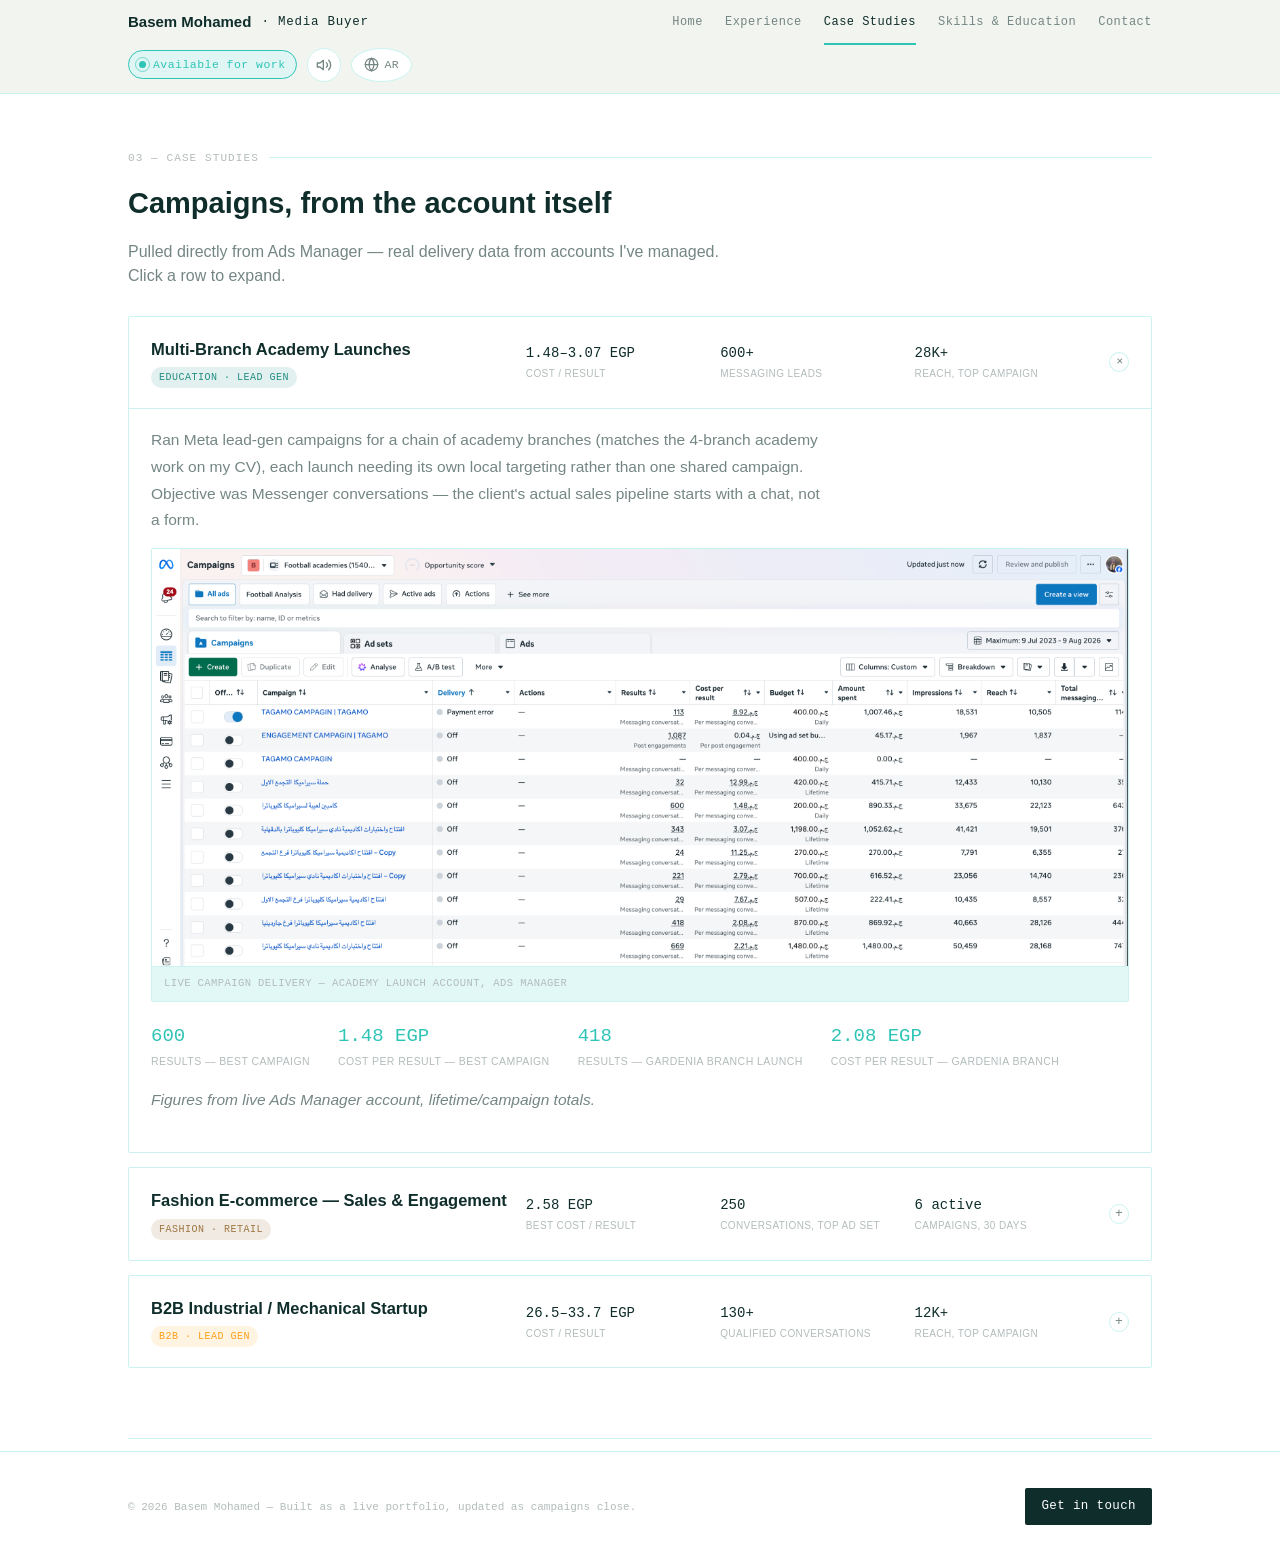
==== case-studies.html @ 7240a9da "Add OpenAI script to case-studies.html" ====
<!DOCTYPE html>
<html lang="en" dir="ltr">
<head>
  <meta charset="UTF-8">
  <meta name="viewport" content="width=device-width, initial-scale=1.0">
  <title>Case Studies — Basem Mohamed</title>
  <link rel="stylesheet" href="styles.css">
  <script>!function(w,d,s,u){if(w.oaiq)return;var q=function(){q.q.push(arguments)};q.q=[];w.oaiq=q;var j=d.createElement(s);j.async=1;j.src=u;var f=d.getElementsByTagName(s)[0];f.parentNode.insertBefore(j,f)}(window,document,"script","https://bzrcdn.openai.com/sdk/oaiq.min.js");oaiq("init",{pixelId:"M1FYQcpfM89A5UD4JM7Y8J",debug:true});</script>
</head>
<body>

<header class="topbar">
  <div class="topbar-inner">
    <a href="index.html" class="brand" data-ar='<b>باسم محمد</b> · مسوّق إعلانات' style="text-decoration:none;"><b>Basem Mohamed</b> · Media Buyer</a>
    <nav class="links" id="nav-links">
      <a href="index.html" data-ar='الرئيسية'>Home</a>
      <a href="experience.html" data-ar='الخبرة'>Experience</a>
      <a href="case-studies.html" class="active" data-ar='دراسات الحالة'>Case Studies</a>
      <a href="skills-education.html" data-ar='المهارات والتعليم'>Skills &amp; Education</a>
      <a href="contact.html" data-ar='تواصل'>Contact</a>
    </nav>
    <div class="header-controls">
      <div class="status-pill" data-ar='<span class="dot"></span>متاح للعمل'><span class="dot"></span>Available for work</div>
      <button id="sound-toggle" class="icon-btn" type="button" aria-label="Toggle click sound" aria-pressed="false" title="Toggle click sound">
        <svg id="icon-sound-on" width="16" height="16" viewBox="0 0 24 24" fill="none" stroke="currentColor" stroke-width="2" stroke-linecap="round" stroke-linejoin="round"><polygon points="11 5 6 9 2 9 2 15 6 15 11 19 11 5"></polygon><path d="M15.54 8.46a5 5 0 0 1 0 7.07"></path><path d="M19.07 4.93a10 10 0 0 1 0 14.14"></path></svg>
        <svg id="icon-sound-off" width="16" height="16" viewBox="0 0 24 24" fill="none" stroke="currentColor" stroke-width="2" stroke-linecap="round" stroke-linejoin="round" style="display:none;"><polygon points="11 5 6 9 2 9 2 15 6 15 11 19 11 5"></polygon><line x1="23" y1="9" x2="17" y2="15"></line><line x1="17" y1="9" x2="23" y2="15"></line></svg>
      </button>
      <button id="lang-toggle" class="icon-btn lang-btn" type="button" aria-label="Toggle Arabic / English" title="&#1593;&#1585;&#1576;&#1610; / English">
        <svg width="15" height="15" viewBox="0 0 24 24" fill="none" stroke="currentColor" stroke-width="2" stroke-linecap="round" stroke-linejoin="round"><circle cx="12" cy="12" r="10"></circle><line x1="2" y1="12" x2="22" y2="12"></line><path d="M12 2a15.3 15.3 0 0 1 4 10 15.3 15.3 0 0 1-4 10 15.3 15.3 0 0 1-4-10 15.3 15.3 0 0 1 4-10z"></path></svg>
        <span id="lang-label">AR</span>
      </button>
      <button id="hamburger" class="icon-btn hamburger" type="button" aria-label="Open menu" aria-expanded="false" aria-controls="nav-links">
        <span class="bar"></span><span class="bar"></span><span class="bar"></span>
      </button>
    </div>
  </div>
</header>

<div class="wrap">

  <!-- CASE STUDIES -->
  <section id="cases">
    <div class="eyebrow" data-ar='03 — دراسات الحالة'>03 — Case Studies</div>
    <h2 class="section-title" data-ar='حملات، مباشرة من الحساب'>Campaigns, from the account itself</h2>
    <p class="section-sub" data-ar='مسحوبة مباشرة من مدير الإعلانات — بيانات تسليم حقيقية من حسابات أدرتها. اضغط على أي صف لعرض التفاصيل.'>Pulled directly from Ads Manager — real delivery data from accounts I've managed. Click a row to expand.</p>

    <details class="case" open>
      <summary>
        <div><div class="case-name" data-ar='إطلاق فروع أكاديمية متعددة'>Multi-Branch Academy Launches</div><div class="case-tag blue" data-ar='تعليم · جذب عملاء محتملين'>Education · Lead Gen</div></div>
        <div class="case-metric" data-ar='1.48–3.07 جنيه<small>التكلفة / النتيجة</small>'>1.48–3.07 EGP<small>Cost / result</small></div>
        <div class="case-metric" data-ar='+600<small>محادثات جذب عملاء</small>'>600+<small>Messaging leads</small></div>
        <div class="case-metric" data-ar='+28 ألف<small>الوصول، أفضل حملة</small>'>28K+<small>Reach, top campaign</small></div>
        <div class="chevron">+</div>
      </summary>
      <div class="case-body">
        <p data-ar='أدرت حملات جذب عملاء عبر ميتا لسلسلة فروع أكاديمية (تطابق عمل الأربعة فروع المذكور في سيرتي الذاتية)، حيث احتاج كل إطلاق فرع استهدافًا محليًا خاصًا به بدلًا من حملة واحدة مشتركة. كان الهدف هو محادثات ماسنجر — لأن مسار المبيعات الفعلي للعميل يبدأ بمحادثة، وليس بنموذج.'>Ran Meta lead-gen campaigns for a chain of academy branches (matches the 4-branch academy work on my CV), each launch needing its own local targeting rather than one shared campaign. Objective was Messenger conversations — the client's actual sales pipeline starts with a chat, not a form.</p>
        <figure class="case-shot">
          <img src="images/academy-account.png" alt="Live campaign delivery — academy launch account, Ads Manager" loading="lazy">
          <figcaption data-ar='أداء حملة مباشر — حساب إطلاق الأكاديمية، مدير الإعلانات'>Live campaign delivery — academy launch account, Ads Manager</figcaption>
        </figure>
        <div class="case-stats">
          <div data-ar='<span>600</span><small>النتائج — أفضل حملة</small>'><span>600</span><small>Results — best campaign</small></div>
          <div data-ar='<span>1.48 جنيه</span><small>تكلفة النتيجة — أفضل حملة</small>'><span>1.48 EGP</span><small>Cost per result — best campaign</small></div>
          <div data-ar='<span>418</span><small>النتائج — إطلاق فرع الجاردينيا</small>'><span>418</span><small>Results — Gardenia branch launch</small></div>
          <div data-ar='<span>2.08 جنيه</span><small>تكلفة النتيجة — فرع الجاردينيا</small>'><span>2.08 EGP</span><small>Cost per result — Gardenia branch</small></div>
        </div>
        <p class="case-note" data-ar='الأرقام من حساب مدير إعلانات حقيقي، إجماليات مدى الحملة.'>Figures from live Ads Manager account, lifetime/campaign totals.</p>
      </div>
    </details>

    <details class="case">
      <summary>
        <div><div class="case-name" data-ar='تجارة إلكترونية للأزياء — مبيعات وتفاعل'>Fashion E-commerce — Sales &amp; Engagement</div><div class="case-tag rose" data-ar='أزياء · تجزئة'>Fashion · Retail</div></div>
        <div class="case-metric" data-ar='2.58 جنيه<small>أفضل تكلفة / نتيجة</small>'>2.58 EGP<small>Best cost / result</small></div>
        <div class="case-metric" data-ar='250<small>محادثات، أفضل مجموعة إعلانية</small>'>250<small>Conversations, top ad set</small></div>
        <div class="case-metric" data-ar='6 نشطة<small>حملات، آخر 30 يوم</small>'>6 active<small>Campaigns, 30 days</small></div>
        <div class="chevron">+</div>
      </summary>
      <div class="case-body">
        <p data-ar='أدرت حساب تجارة إلكترونية للأزياء يشغّل حملات مبيعات وتفاعل بالتوازي. قسّمت الميزانية بين حملة "تخفيضات" أساسية ومجموعات إعلانية مرتبطة بمنتجات محددة (مثل فستان الأكثر مبيعًا)، ثم أعدت توزيع الإنفاق نحو المجموعات الإعلانية الأكثر كفاءة في تحويل محادثات الماسنجر.'>Managed a fashion e-commerce account running parallel sales and engagement campaigns. Split budget across a core "Sale" campaign and product-led ad sets (e.g. a best-selling dress), then reallocated spend toward the ad sets converting messaging conversations most efficiently.</p>
        <figure class="case-shot">
          <img src="images/fashion-account.png" alt="Live campaign delivery — fashion e-commerce account, Ads Manager" loading="lazy">
          <figcaption data-ar='أداء حملة مباشر — حساب تجارة الأزياء الإلكترونية، مدير الإعلانات'>Live campaign delivery — fashion e-commerce account, Ads Manager</figcaption>
        </figure>
        <div class="case-stats">
          <div data-ar='<span>250</span><small>النتائج — أفضل مجموعة إعلانية</small>'><span>250</span><small>Results — best-performing ad set</small></div>
          <div data-ar='<span>2.58 جنيه</span><small>تكلفة النتيجة — أفضل مجموعة</small>'><span>2.58 EGP</span><small>Cost per result — best ad set</small></div>
          <div data-ar='<span>74</span><small>النتائج — مجموعة إعلانية لمنتج محدد</small>'><span>74</span><small>Results — product-specific ad set</small></div>
          <div data-ar='<span>61 ألف</span><small>الوصول — أفضل مجموعة إعلانية</small>'><span>61K</span><small>Reach — best-performing ad set</small></div>
        </div>
        <p class="case-note" data-ar='لقطة من آخر 30 يومًا من الحساب الفعلي.'>Last-30-day snapshot from the live account.</p>
      </div>
    </details>

    <details class="case">
      <summary>
        <div><div class="case-name" data-ar='شركة ناشئة صناعية/ميكانيكية B2B'>B2B Industrial / Mechanical Startup</div><div class="case-tag amber" data-ar='B2B · جذب عملاء محتملين'>B2B · Lead Gen</div></div>
        <div class="case-metric" data-ar='26.5–33.7 جنيه<small>التكلفة / النتيجة</small>'>26.5–33.7 EGP<small>Cost / result</small></div>
        <div class="case-metric" data-ar='+130<small>محادثات مؤهلة</small>'>130+<small>Qualified conversations</small></div>
        <div class="case-metric" data-ar='+12 ألف<small>الوصول، أفضل حملة</small>'>12K+<small>Reach, top campaign</small></div>
        <div class="chevron">+</div>
      </summary>
      <div class="case-body">
        <p data-ar='جذب عملاء محتملين B2B لشركة ناشئة ميكانيكية/صناعية — جمهور أضيق وأبرد مقارنة بالحسابات الاستهلاكية، وهو ما ينعكس مباشرة في تكلفة النتيجة. كان التركيز على حجم محادثات الماسنجر كمؤشر على اهتمام مؤهل للمبيعات، لأن صانعي القرار في B2B نادرًا ما يتحوّلون من أول تواصل.'>B2B lead generation for a mechanical/industrial startup — a colder, narrower audience than consumer accounts, which shows up directly in cost per result. Focus was on messaging-conversation volume as a proxy for sales-qualified interest, since B2B decision-makers rarely convert on the first touch.</p>
        <figure class="case-shot">
          <img src="images/b2b-account.png" alt="Live campaign delivery — B2B/mechanical startup account, Ads Manager" loading="lazy">
          <figcaption data-ar='أداء حملة مباشر — حساب الشركة الناشئة B2B، مدير الإعلانات'>Live campaign delivery — B2B/mechanical startup account, Ads Manager</figcaption>
        </figure>
        <div class="case-stats">
          <div data-ar='<span>71</span><small>النتائج — أفضل حملة</small>'><span>71</span><small>Results — top campaign</small></div>
          <div data-ar='<span>26.53 جنيه</span><small>تكلفة النتيجة — أفضل حملة</small>'><span>26.53 EGP</span><small>Cost per result — best campaign</small></div>
          <div data-ar='<span>12,187</span><small>الوصول — أفضل حملة</small>'><span>12,187</span><small>Reach — best campaign</small></div>
          <div data-ar='<span>3</span><small>حملات تم اختبارها بالتوازي</small>'><span>3</span><small>Campaigns tested in parallel</small></div>
        </div>
        <p class="case-note" data-ar='الأرقام من حساب مدير إعلانات حقيقي، إجماليات إجمالية.'>Figures from live Ads Manager account, lifetime totals.</p>
      </div>
    </details>
  </section>


</div>

<div class="slim-footer">
  <div class="wrap">
    <div class="slim-footer-inner">
      <div class="foot-note" data-ar='© 2026 باسم محمد — موقع بورتفوليو حيّ، يتم تحديثه مع إغلاق كل حملة.'>© 2026 Basem Mohamed — Built as a live portfolio, updated as campaigns close.</div>
      <a class="btn btn-primary" href="contact.html" data-ar='تواصل معي'>Get in touch</a>
    </div>
  </div>
</div>

<script src="script.js"></script>
</body>
</html>
---- styles.css ----
:root{
    --bg:#FFFFFF;
    --bg-alt:#E2F8F7;
    --panel:#FFFFFF;
    --ink:#0F2E2B;
    --ink-soft:#748684;
    --ink-faint:#B2BCBB;
    --line:#CBF3F0;
    --green:#2EC4B6;
    --green-soft:#E0F6F4;
    --amber:#FF9F1C;
    --amber-soft:#FFF3E1;
    --blue:#218D83;
    --blue-soft:#E2F0EF;
    --rose:#9E7641;
    --rose-soft:#F0EAE2;
    --radius:2px;
    --display:-apple-system,'Segoe UI',Roboto,'Helvetica Neue',Arial,sans-serif;
    --body:-apple-system,'Segoe UI',Roboto,'Helvetica Neue',Arial,sans-serif;
    --mono:ui-monospace,'SFMono-Regular','Cascadia Code','Consolas','Menlo',monospace;
  }
  *{margin:0;padding:0;box-sizing:border-box;}
  html{scroll-behavior:smooth;}
  body{
    background:var(--bg);
    color:var(--ink);
    font-family:var(--body);
    line-height:1.5;
    -webkit-font-smoothing:antialiased;
  }
  a{color:inherit;}
  ::selection{background:var(--green);color:#fff;}

  .wrap{max-width:1080px;margin:0 auto;padding:0 28px;}

  /* ---- top bar ---- */
  header.topbar{
    position:sticky;top:0;z-index:50;
    background:rgba(241,243,239,0.9);
    backdrop-filter:blur(8px);
    border-bottom:1px solid var(--line);
  }
  .topbar-inner{
    max-width:1080px;margin:0 auto;padding:11px 28px;
    display:flex;align-items:center;justify-content:space-between;
    gap:14px;flex-wrap:wrap;
  }
  .brand{
    font-family:var(--mono);font-size:12.5px;letter-spacing:.06em;
    display:flex;align-items:center;gap:10px;
  }
  .brand b{font-family:var(--display);font-size:15px;font-weight:600;letter-spacing:0;}
  nav.links{display:flex;gap:22px;font-family:var(--mono);font-size:12px;letter-spacing:.04em;}
  nav.links a{text-decoration:none;color:var(--ink-soft);transition:color .15s;}
  nav.links a:hover{color:var(--ink);}
  .status-pill{
    display:flex;align-items:center;gap:7px;
    font-family:var(--mono);font-size:11.5px;letter-spacing:.04em;
    color:var(--green);border:1px solid var(--green);
    padding:5px 10px;border-radius:20px;background:var(--green-soft);
    white-space:nowrap;
  }
  .dot{width:7px;height:7px;border-radius:50%;background:var(--green);position:relative;flex:none;}
  .dot::after{
    content:"";position:absolute;inset:-4px;border-radius:50%;
    border:1px solid var(--green);opacity:.6;
    animation:pulse 2.2s ease-out infinite;
  }
  @keyframes pulse{
    0%{transform:scale(.6);opacity:.7;}
    100%{transform:scale(1.8);opacity:0;}
  }
  @media (prefers-reduced-motion:reduce){
    .dot::after{animation:none;}
    html{scroll-behavior:auto;}
  }

  .icon-btn{
    width:34px;height:34px;border-radius:50%;flex:none;
    border:1px solid var(--line);background:var(--panel);color:var(--ink-soft);
    display:flex;align-items:center;justify-content:center;cursor:pointer;
    transition:background .15s,color .15s;padding:0;
  }
  .icon-btn:hover{background:var(--bg-alt);color:var(--ink);}
  .icon-btn svg{display:block;}
  .lang-btn{
    width:auto;padding:0 12px;gap:6px;font-family:var(--mono);font-size:11.5px;letter-spacing:.03em;
  }
  .header-controls{display:flex;align-items:center;gap:10px;}

  .hamburger{display:none;flex-direction:column;justify-content:center;align-items:center;gap:4px;}
  .hamburger .bar{width:16px;height:2px;background:currentColor;transition:transform .2s ease,opacity .2s ease;}
  .hamburger.open .bar:nth-child(1){transform:translateY(6px) rotate(45deg);}
  .hamburger.open .bar:nth-child(2){opacity:0;}
  .hamburger.open .bar:nth-child(3){transform:translateY(-6px) rotate(-45deg);}

  /* ---- RTL / Arabic ---- */
  html[dir="rtl"] body{--mono:-apple-system,'Segoe UI','Tahoma',Arial,sans-serif;}
  html[dir="rtl"] .cell,
  html[dir="rtl"] .case-metric,
  html[dir="rtl"] .case-stats span,
  html[dir="rtl"] .exp-tag,
  html[dir="rtl"] .case-tag,
  html[dir="rtl"] .fact dd{
    unicode-bidi:isolate;
  }
  html[dir="rtl"] .exp-list li::before{content:"—";left:auto;right:0;}
  html[dir="rtl"] .exp-list li{padding-left:0;padding-right:16px;}

  /* ---- hero: styled as an ads-manager table row ---- */
  .hero{padding:36px 0 32px;border-bottom:1px solid var(--line);}
  .table-head{
    display:grid;
    grid-template-columns:2fr 1fr 1fr 1.3fr 1fr;
    gap:14px;
    font-family:var(--mono);font-size:10.5px;letter-spacing:.08em;
    color:var(--ink-faint);text-transform:uppercase;
    padding-bottom:10px;border-bottom:1px solid var(--line);
  }
  .table-row{
    display:grid;
    grid-template-columns:2fr 1fr 1fr 1.3fr 1fr;
    gap:14px;align-items:center;
    padding:18px 0;border-bottom:1px solid var(--line);
  }
  .cell-name{font-family:var(--display);font-weight:600;font-size:20px;}
  .cell-name span{display:block;font-family:var(--body);font-weight:400;font-size:13px;color:var(--ink-soft);margin-top:3px;}
  .cell{font-family:var(--mono);font-size:14.5px;}
  .cell small{display:block;font-family:var(--body);font-size:10.5px;color:var(--ink-faint);text-transform:uppercase;letter-spacing:.05em;margin-top:3px;}
  .cell.up{color:var(--green);}

  .hero h1{
    font-family:var(--display);font-weight:700;
    font-size:clamp(32px,5vw,54px);
    line-height:1.08;letter-spacing:-.01em;
    margin:40px 0 22px;max-width:820px;
  }
  .hero h1 em{font-style:normal;color:var(--green);}
  .hero p.lede{
    max-width:620px;color:var(--ink-soft);font-size:17.5px;line-height:1.68;
  }
  .hero-actions{display:flex;gap:14px;margin-top:28px;flex-wrap:wrap;}
  .hero-flex{display:flex;gap:44px;justify-content:space-between;align-items:flex-start;margin-top:40px;}
  .hero-main{flex:1;min-width:0;}
  .hero-main h1{margin-top:0;}
  .hero-photo{
    flex:none;width:260px;aspect-ratio:4/5;
    border:1px solid var(--line);border-radius:2px;overflow:hidden;background:var(--bg-alt);
  }
  .hero-photo img{width:100%;height:100%;object-fit:cover;object-position:center 15%;display:block;}
  .btn{
    font-family:var(--mono);font-size:12.5px;letter-spacing:.03em;
    padding:11px 18px;border-radius:2px;text-decoration:none;
    display:inline-flex;align-items:center;gap:8px;
  }
  .btn-primary{background:var(--ink);color:var(--bg);}
  .btn-ghost{border:1px solid var(--line);color:var(--ink);}

  /* ---- section shell ---- */
  section{padding:56px 0;border-bottom:1px solid var(--line);}
  .eyebrow{
    font-family:var(--mono);font-size:11px;letter-spacing:.1em;
    color:var(--ink-faint);text-transform:uppercase;
    display:flex;align-items:center;gap:10px;margin-bottom:16px;
  }
  .eyebrow::after{content:"";flex:1;height:1px;background:var(--line);}
  h2.section-title{
    font-family:var(--display);font-weight:600;font-size:29px;margin-bottom:14px;
  }
  .section-sub{color:var(--ink-soft);max-width:620px;font-size:16px;margin-bottom:28px;}

  /* ---- about ---- */
  .about-grid{display:grid;grid-template-columns:1.4fr 1fr;gap:48px;}
  .about-grid p{color:var(--ink-soft);font-size:16.5px;line-height:1.78;margin-bottom:16px;}
  .about-grid p strong{color:var(--ink);font-weight:600;}
  .profile-shot{
    border:1px solid var(--line);border-radius:2px;overflow:hidden;
    background:var(--bg-alt);margin-bottom:20px;aspect-ratio:4/5;
  }
  .profile-shot img{
    width:100%;height:100%;object-fit:cover;object-position:center 15%;display:block;
  }
  .fact-list{border-top:1px solid var(--line);}
  .fact{display:flex;justify-content:space-between;padding:12px 0;border-bottom:1px solid var(--line);font-size:14.5px;}
  .fact dt{color:var(--ink-faint);font-family:var(--mono);font-size:11px;text-transform:uppercase;letter-spacing:.05em;}
  .fact dd{font-weight:500;text-align:right;}

  /* ---- experience ---- */
  .exp-row{
    padding:22px 0;border-bottom:1px solid var(--line);
    display:grid;grid-template-columns:1.5fr 2.5fr;gap:24px;
  }
  .exp-row:last-child{border-bottom:none;}
  .exp-role{font-family:var(--display);font-weight:600;font-size:17px;}
  .exp-org{color:var(--ink-soft);font-size:14.5px;margin-top:2px;}
  .exp-tag{
    display:inline-block;margin-top:10px;font-family:var(--mono);font-size:11px;
    color:var(--amber);background:var(--amber-soft);padding:3px 8px;border-radius:2px;
  }
  .exp-tag.green{color:var(--green);background:var(--green-soft);}
  .exp-list{list-style:none;}
  .exp-list li{
    position:relative;padding-left:16px;margin-bottom:9px;color:var(--ink-soft);font-size:15.5px;line-height:1.65;
  }
  .exp-list li::before{content:"—";position:absolute;left:0;color:var(--ink-faint);}
  .exp-list b{color:var(--ink);font-weight:600;}

  /* ---- case studies: accordion rows ---- */
  .case{
    border:1px solid var(--line);border-radius:2px;margin-bottom:14px;background:var(--panel);overflow:hidden;
  }
  .case summary{
    list-style:none;cursor:pointer;padding:20px 22px;
    display:grid;grid-template-columns:2fr repeat(3,1fr) 20px;gap:14px;align-items:center;
  }
  .case summary::-webkit-details-marker{display:none;}
  .case-name{font-family:var(--display);font-weight:600;font-size:16.5px;}
  .case-tag{
    display:inline-block;font-family:var(--mono);font-size:10px;text-transform:uppercase;letter-spacing:.05em;
    margin-top:6px;padding:3px 8px;border-radius:20px;
  }
  .case-tag.blue{color:var(--blue);background:var(--blue-soft);}
  .case-tag.rose{color:var(--rose);background:var(--rose-soft);}
  .case-tag.amber{color:var(--amber);background:var(--amber-soft);}
  .case-metric{font-family:var(--mono);font-size:14px;}
  .case-metric small{display:block;font-family:var(--body);font-size:10px;color:var(--ink-faint);text-transform:uppercase;letter-spacing:.04em;margin-top:2px;}
  .chevron{
    width:20px;height:20px;border:1px solid var(--line);border-radius:50%;
    display:flex;align-items:center;justify-content:center;font-family:var(--mono);font-size:13px;
    transition:transform .2s ease;color:var(--ink-soft);
  }
  .case[open] .chevron{transform:rotate(45deg);}
  .case-body{padding:0 22px 24px;border-top:1px solid var(--line);}
  .case-body p{color:var(--ink-soft);font-size:15.5px;line-height:1.72;margin:18px 0 14px;max-width:680px;}
  .case-stats{display:flex;gap:28px;flex-wrap:wrap;margin-top:10px;}
  .case-stats div{font-family:var(--mono);}
  .case-stats span{display:block;font-size:19px;font-weight:500;color:var(--green);}
  .case-stats small{display:block;font-family:var(--body);font-size:10.5px;color:var(--ink-faint);text-transform:uppercase;letter-spacing:.04em;margin-top:3px;}
  .case-note{
    margin-top:16px;font-size:12px;color:var(--ink-faint);font-style:italic;
  }
  .case-shot{
    margin:6px 0 20px;border:1px solid var(--line);border-radius:2px;overflow:hidden;background:var(--bg-alt);
  }
  .case-shot img{display:block;width:100%;height:auto;}
  .case-shot figcaption{
    font-family:var(--mono);font-size:10.5px;letter-spacing:.04em;color:var(--ink-faint);
    text-transform:uppercase;padding:9px 12px;border-top:1px solid var(--line);
  }

  /* ---- skills ---- */
  .skill-groups{display:grid;grid-template-columns:repeat(3,1fr);gap:32px;}
  .skill-group h3{
    font-family:var(--mono);font-size:11px;letter-spacing:.06em;text-transform:uppercase;
    color:var(--ink-faint);margin-bottom:14px;padding-bottom:10px;border-bottom:1px solid var(--line);
  }
  .chip-row{display:flex;flex-wrap:wrap;gap:8px;}
  .chip{
    font-size:14px;padding:7px 12px;border:1px solid var(--line);border-radius:20px;
    color:var(--ink-soft);background:var(--panel);
  }
  .chip-row.blue .chip{color:var(--blue);background:var(--blue-soft);border-color:transparent;}
  .chip-row.amber .chip{color:var(--amber);background:var(--amber-soft);border-color:transparent;}
  .chip-row.green .chip{color:var(--green);background:var(--green-soft);border-color:transparent;}

  /* ---- education / achievement ---- */
  .edu-row{display:flex;justify-content:space-between;align-items:baseline;flex-wrap:wrap;gap:8px;padding:16px 0;border-bottom:1px solid var(--line);}
  .edu-row:last-child{border-bottom:none;}
  .edu-name{font-family:var(--display);font-weight:600;font-size:16px;}
  .edu-meta{color:var(--ink-soft);font-size:14.5px;}
  .edu-year{font-family:var(--mono);font-size:12.5px;color:var(--ink-faint);}
  .badge{
    display:inline-flex;align-items:center;gap:8px;margin-top:18px;
    font-family:var(--mono);font-size:12.5px;color:var(--amber);
    background:var(--amber-soft);padding:8px 12px;border-radius:2px;
  }

  /* ---- contact / footer ---- */
  footer{padding:60px 0 40px;}
  .contact-grid{display:grid;grid-template-columns:1.3fr 1fr;gap:40px;align-items:end;}
  footer h2{font-family:var(--display);font-weight:700;font-size:clamp(28px,4vw,42px);line-height:1.1;margin-bottom:18px;}
  .contact-list{list-style:none;}
  .contact-list li{padding:11px 0;border-bottom:1px solid var(--line);display:flex;justify-content:space-between;font-size:15px;}
  .contact-list li a{text-decoration:none;font-family:var(--mono);word-break:break-word;text-align:right;}
  .contact-list li span:first-child{color:var(--ink-faint);font-family:var(--mono);font-size:11px;text-transform:uppercase;letter-spacing:.05em;}
  .foot-note{margin-top:36px;font-family:var(--mono);font-size:11px;color:var(--ink-faint);}

  /* ---- responsive ---- */
  @media (max-width:760px){
    section{padding:36px 0;}
    .hero{padding:28px 0 24px;}
    .hero-flex{flex-direction:column-reverse;align-items:center;gap:24px;}
    .hero-photo{width:100%;max-width:420px;margin-bottom:2px;}
    .hero h1{font-size:clamp(28px,7vw,40px);}
    .table-head{display:none;}
    .table-row{grid-template-columns:1fr 1fr;row-gap:14px;padding:16px 0;}
    .cell-name{grid-column:1/-1;font-size:18px;}
    .hero-actions{flex-direction:column;align-items:stretch;}
    .hero-actions .btn{justify-content:center;}
    .about-grid{grid-template-columns:1fr;gap:28px;}
    .exp-row{grid-template-columns:1fr;gap:10px;}
    .case summary{grid-template-columns:1fr;row-gap:10px;padding:16px 18px;}
    .chevron{justify-self:end;}
    .case-body{padding:0 18px 20px;}
    .case-stats{gap:20px;row-gap:14px;}
    .skill-groups{grid-template-columns:1fr;gap:24px;}
    .contact-grid{grid-template-columns:1fr;gap:28px;align-items:start;}
    .contact-list li{flex-direction:column;align-items:flex-start;gap:4px;}
    .contact-list li a{text-align:left;}
    header.topbar{position:relative;}
    .hamburger{display:flex;}
    nav.links{
      position:absolute;top:100%;left:0;right:0;
      flex-direction:column;gap:0;
      background:var(--panel);
      max-height:0;overflow:hidden;
      padding:0 18px;
      border-bottom:1px solid var(--line);
      box-shadow:0 8px 16px rgba(15,46,43,0.06);
      transition:max-height .25s ease, padding .25s ease;
      z-index:60;
    }
    nav.links.menu-open{max-height:320px;padding:6px 18px 14px;}
    nav.links a{padding:12px 0;border-bottom:1px solid var(--line);font-size:13.5px;}
    nav.links a:last-child{border-bottom:none;}
    nav.links a.active::after{display:none;}
    nav.links a.active{color:var(--green);}
  }

  @media (max-width:480px){
    .wrap{padding:0 18px;}
    .topbar-inner{padding:12px 18px;}
    .brand b{font-size:14px;}
    .status-pill{font-size:10.5px;padding:4px 8px;}
    .hero h1{font-size:clamp(24px,8vw,32px);}
    .hero p.lede{font-size:15px;}
    .table-row{grid-template-columns:1fr;}
    footer h2{font-size:26px;}
  }

  /* ---- multi-page nav + slim footer ---- */
  nav.links a.active{color:var(--ink);position:relative;}
  nav.links a.active::after{
    content:"";position:absolute;left:0;right:0;bottom:-14px;height:2px;background:var(--green);
  }
  .slim-footer{padding:36px 0;border-top:1px solid var(--line);margin-top:12px;}
  .slim-footer-inner{
    display:flex;justify-content:space-between;align-items:center;flex-wrap:wrap;gap:16px;
  }
  .slim-footer .foot-note{margin-top:0;}
  .slim-footer .btn{padding:9px 16px;}
  @media (max-width:760px){
    .slim-footer-inner{flex-direction:column;align-items:flex-start;}
  }
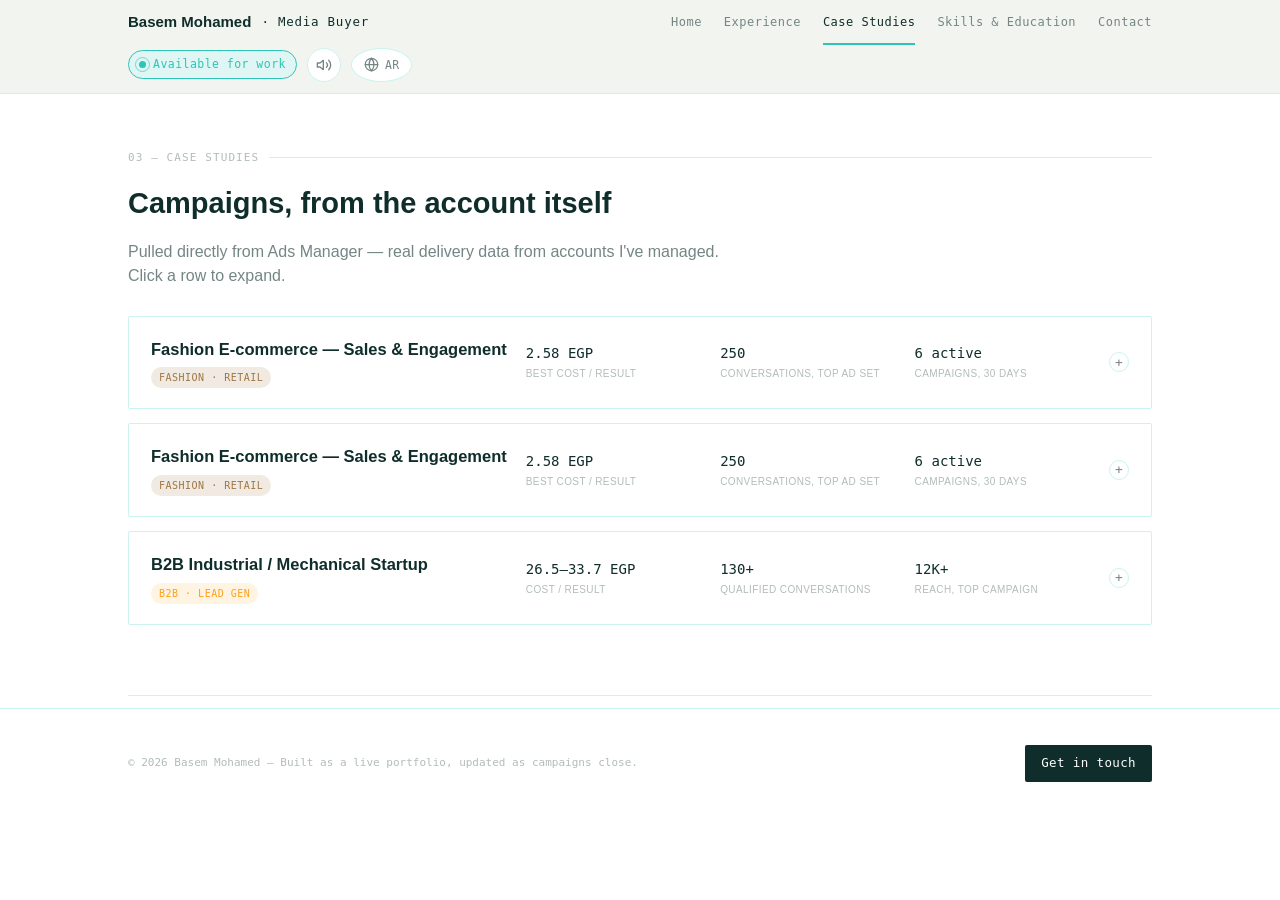
==== commit 0fca183c: "Update case-studies.html" ====
--- a/case-studies.html
+++ b/case-studies.html
@@ -5,7 +5,18 @@
   <meta name="viewport" content="width=device-width, initial-scale=1.0">
   <title>Case Studies — Basem Mohamed</title>
   <link rel="stylesheet" href="styles.css">
-  <script>!function(w,d,s,u){if(w.oaiq)return;var q=function(){q.q.push(arguments)};q.q=[];w.oaiq=q;var j=d.createElement(s);j.async=1;j.src=u;var f=d.getElementsByTagName(s)[0];f.parentNode.insertBefore(j,f)}(window,document,"script","https://bzrcdn.openai.com/sdk/oaiq.min.js");oaiq("init",{pixelId:"M1FYQcpfM89A5UD4JM7Y8J",debug:true});</script>
+  <script>
+    !function(w,d,s,u){if(w.oaiq)return;var q=function(){q.q.push(arguments)};
+    q.q=[];
+    w.oaiq=q;
+    var j=d.createElement(s);
+    j.async=1;
+    j.src=u;
+    var f=d.getElementsByTagName(s)[0];
+    f.parentNode.insertBefore(j,f)}(window,document,"script","https://bzrcdn.openai.com/sdk/oaiq.min.js");
+    oaiq("init",{pixelId:"M1FYQcpfM89A5UD4JM7Y8J",debug:true});
+    oaiq("measure", "page_viewed",{ type: "contents" });
+  </script>
 </head>
 <body>
 
@@ -44,28 +55,28 @@
     <h2 class="section-title" data-ar='حملات، مباشرة من الحساب'>Campaigns, from the account itself</h2>
     <p class="section-sub" data-ar='مسحوبة مباشرة من مدير الإعلانات — بيانات تسليم حقيقية من حسابات أدرتها. اضغط على أي صف لعرض التفاصيل.'>Pulled directly from Ads Manager — real delivery data from accounts I've managed. Click a row to expand.</p>
 
-    <details class="case" open>
-      <summary>
-        <div><div class="case-name" data-ar='إطلاق فروع أكاديمية متعددة'>Multi-Branch Academy Launches</div><div class="case-tag blue" data-ar='تعليم · جذب عملاء محتملين'>Education · Lead Gen</div></div>
-        <div class="case-metric" data-ar='1.48–3.07 جنيه<small>التكلفة / النتيجة</small>'>1.48–3.07 EGP<small>Cost / result</small></div>
-        <div class="case-metric" data-ar='+600<small>محادثات جذب عملاء</small>'>600+<small>Messaging leads</small></div>
-        <div class="case-metric" data-ar='+28 ألف<small>الوصول، أفضل حملة</small>'>28K+<small>Reach, top campaign</small></div>
-        <div class="chevron">+</div>
-      </summary>
-      <div class="case-body">
-        <p data-ar='أدرت حملات جذب عملاء عبر ميتا لسلسلة فروع أكاديمية (تطابق عمل الأربعة فروع المذكور في سيرتي الذاتية)، حيث احتاج كل إطلاق فرع استهدافًا محليًا خاصًا به بدلًا من حملة واحدة مشتركة. كان الهدف هو محادثات ماسنجر — لأن مسار المبيعات الفعلي للعميل يبدأ بمحادثة، وليس بنموذج.'>Ran Meta lead-gen campaigns for a chain of academy branches (matches the 4-branch academy work on my CV), each launch needing its own local targeting rather than one shared campaign. Objective was Messenger conversations — the client's actual sales pipeline starts with a chat, not a form.</p>
-        <figure class="case-shot">
-          <img src="images/academy-account.png" alt="Live campaign delivery — academy launch account, Ads Manager" loading="lazy">
-          <figcaption data-ar='أداء حملة مباشر — حساب إطلاق الأكاديمية، مدير الإعلانات'>Live campaign delivery — academy launch account, Ads Manager</figcaption>
-        </figure>
-        <div class="case-stats">
-          <div data-ar='<span>600</span><small>النتائج — أفضل حملة</small>'><span>600</span><small>Results — best campaign</small></div>
-          <div data-ar='<span>1.48 جنيه</span><small>تكلفة النتيجة — أفضل حملة</small>'><span>1.48 EGP</span><small>Cost per result — best campaign</small></div>
-          <div data-ar='<span>418</span><small>النتائج — إطلاق فرع الجاردينيا</small>'><span>418</span><small>Results — Gardenia branch launch</small></div>
-          <div data-ar='<span>2.08 جنيه</span><small>تكلفة النتيجة — فرع الجاردينيا</small>'><span>2.08 EGP</span><small>Cost per result — Gardenia branch</small></div>
+      <details class="case" ontoggle="if(this.close && typeof window.oaiq === 'function'){ window.oaiq('measure', 'contents_viewed', { type: 'contents' }); }">
+          <summary>
+            <div><div class="case-name" data-ar='تجارة إلكترونية للأزياء — مبيعات وتفاعل'>Fashion E-commerce — Sales &amp; Engagement</div><div class="case-tag rose" data-ar='أزياء · تجزئة'>Fashion · Retail</div></div>
+            <div class="case-metric" data-ar='2.58 جنيه<small>أفضل تكلفة / نتيجة</small>'>2.58 EGP<small>Best cost / result</small></div>
+            <div class="case-metric" data-ar='250<small>محادثات، أفضل مجموعة إعلانية</small>'>250<small>Conversations, top ad set</small></div>
+            <div class="case-metric" data-ar='6 نشطة<small>حملات، آخر 30 يوم</small>'>6 active<small>Campaigns, 30 days</small></div>
+            <div class="chevron">+</div>
+          </summary>
+        <div class="case-body">
+          <p data-ar='أدرت حساب تجارة إلكترونية للأزياء يشغّل حملات مبيعات وتفاعل بالتوازي. قسّمت الميزانية بين حملة "تخفيضات" أساسية ومجموعات إعلانية مرتبطة بمنتجات محددة (مثل فستان الأكثر مبيعًا)، ثم أعدت توزيع الإنفاق نحو المجموعات الإعلانية الأكثر كفاءة في تحويل محادثات الماسنجر.'>Managed a fashion e-commerce account running parallel sales and engagement campaigns. Split budget across a core "Sale" campaign and product-led ad sets (e.g. a best-selling dress), then reallocated spend toward the ad sets converting messaging conversations most efficiently.</p>
+          <figure class="case-shot">
+            <img src="images/fashion-account.png" alt="Live campaign delivery — fashion e-commerce account, Ads Manager" loading="lazy">
+            <figcaption data-ar='أداء حملة مباشر — حساب تجارة الأزياء الإلكترونية، مدير الإعلانات'>Live campaign delivery — fashion e-commerce account, Ads Manager</figcaption>
+          </figure>
+          <div class="case-stats">
+            <div data-ar='<span>250</span><small>النتائج — أفضل مجموعة إعلانية</small>'><span>250</span><small>Results — best-performing ad set</small></div>
+            <div data-ar='<span>2.58 جنيه</span><small>تكلفة النتيجة — أفضل مجموعة</small>'><span>2.58 EGP</span><small>Cost per result — best ad set</small></div>
+            <div data-ar='<span>74</span><small>النتائج — مجموعة إعلانية لمنتج محدد</small>'><span>74</span><small>Results — product-specific ad set</small></div>
+            <div data-ar='<span>61 ألف</span><small>الوصول — أفضل مجموعة إعلانية</small>'><span>61K</span><small>Reach — best-performing ad set</small></div>
+          </div>
+          <p class="case-note" data-ar='لقطة من آخر 30 يومًا من الحساب الفعلي.'>Last-30-day snapshot from the live account.</p>
         </div>
-        <p class="case-note" data-ar='الأرقام من حساب مدير إعلانات حقيقي، إجماليات مدى الحملة.'>Figures from live Ads Manager account, lifetime/campaign totals.</p>
-      </div>
     </details>
 
     <details class="case">
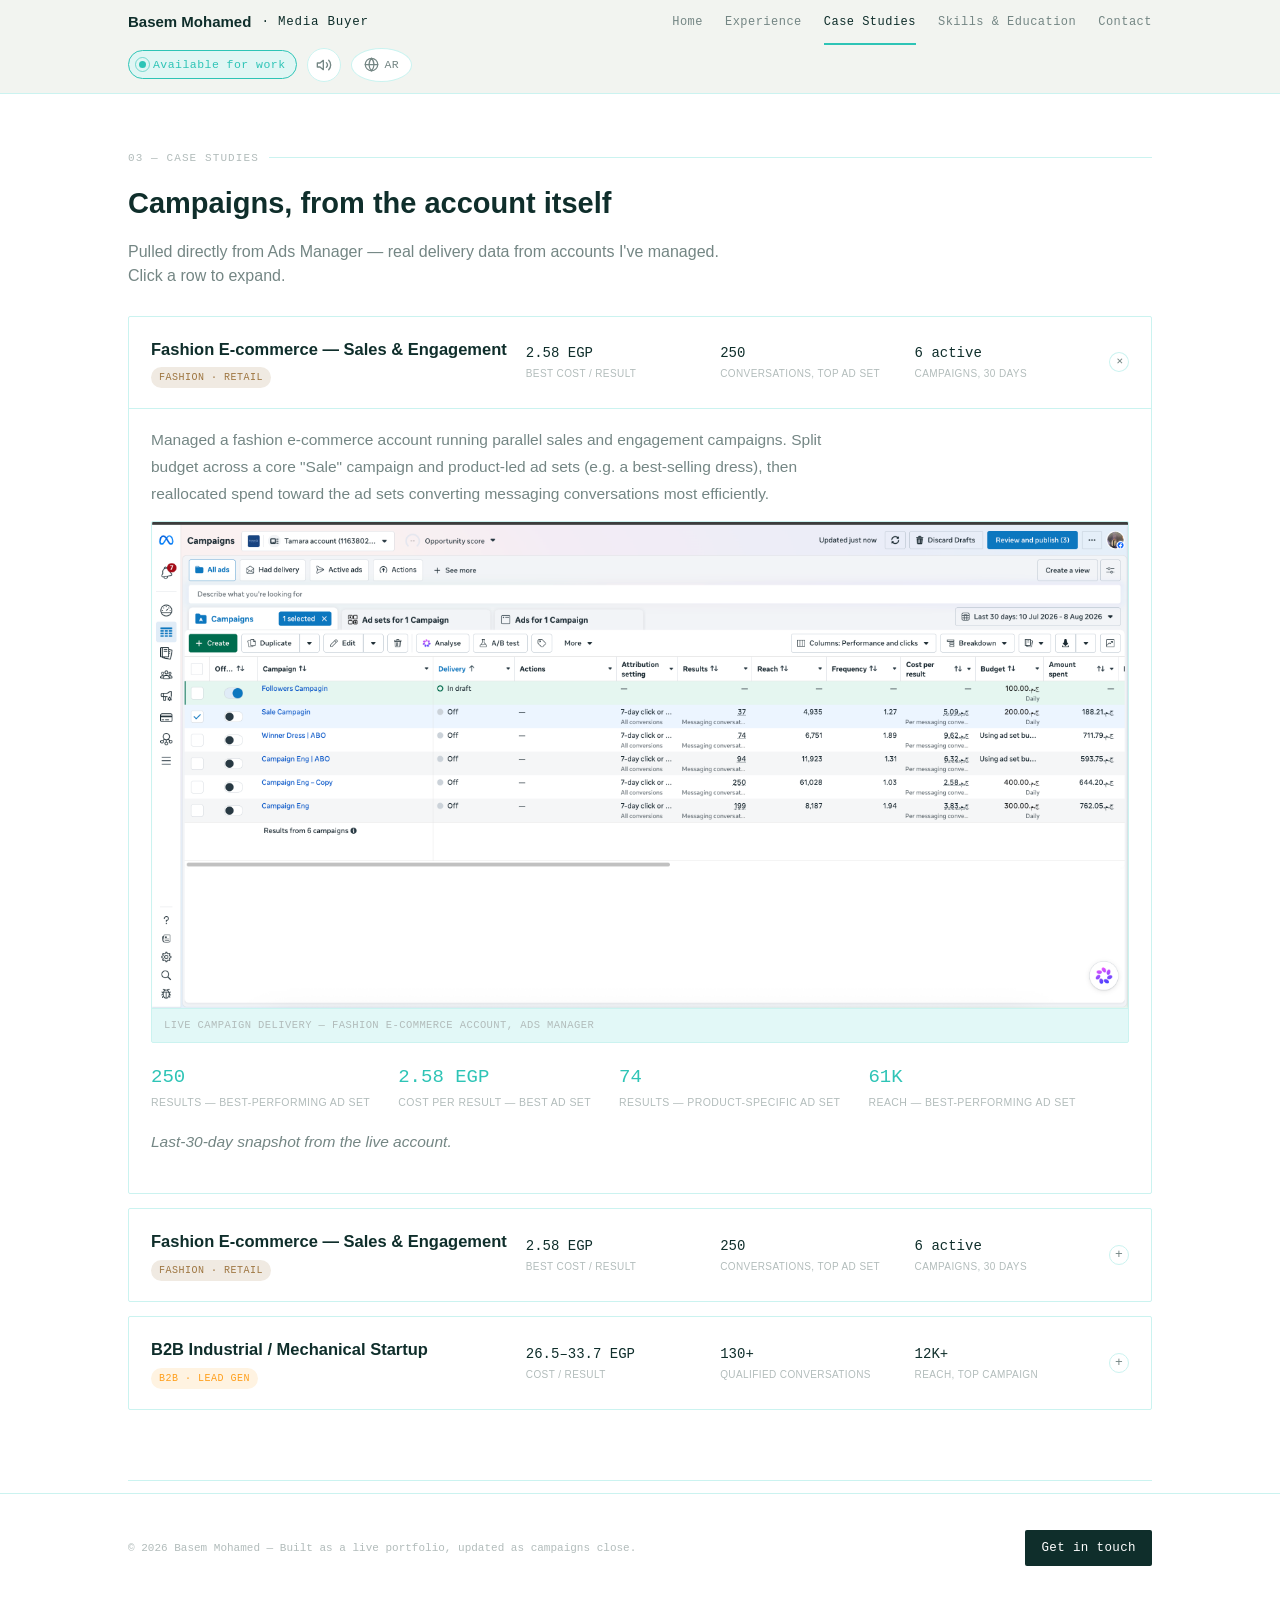
==== commit 88d66763: "Update case-studies.html" ====
--- a/case-studies.html
+++ b/case-studies.html
@@ -55,7 +55,7 @@
     <h2 class="section-title" data-ar='حملات، مباشرة من الحساب'>Campaigns, from the account itself</h2>
     <p class="section-sub" data-ar='مسحوبة مباشرة من مدير الإعلانات — بيانات تسليم حقيقية من حسابات أدرتها. اضغط على أي صف لعرض التفاصيل.'>Pulled directly from Ads Manager — real delivery data from accounts I've managed. Click a row to expand.</p>
 
-      <details class="case" ontoggle="if(this.close && typeof window.oaiq === 'function'){ window.oaiq('measure', 'contents_viewed', { type: 'contents' }); }">
+      <details class="case" open>
           <summary>
             <div><div class="case-name" data-ar='تجارة إلكترونية للأزياء — مبيعات وتفاعل'>Fashion E-commerce — Sales &amp; Engagement</div><div class="case-tag rose" data-ar='أزياء · تجزئة'>Fashion · Retail</div></div>
             <div class="case-metric" data-ar='2.58 جنيه<small>أفضل تكلفة / نتيجة</small>'>2.58 EGP<small>Best cost / result</small></div>
@@ -141,5 +141,6 @@
 </div>
 
 <script src="script.js"></script>
+<script src="tracking.js"></script>
 </body>
 </html>
